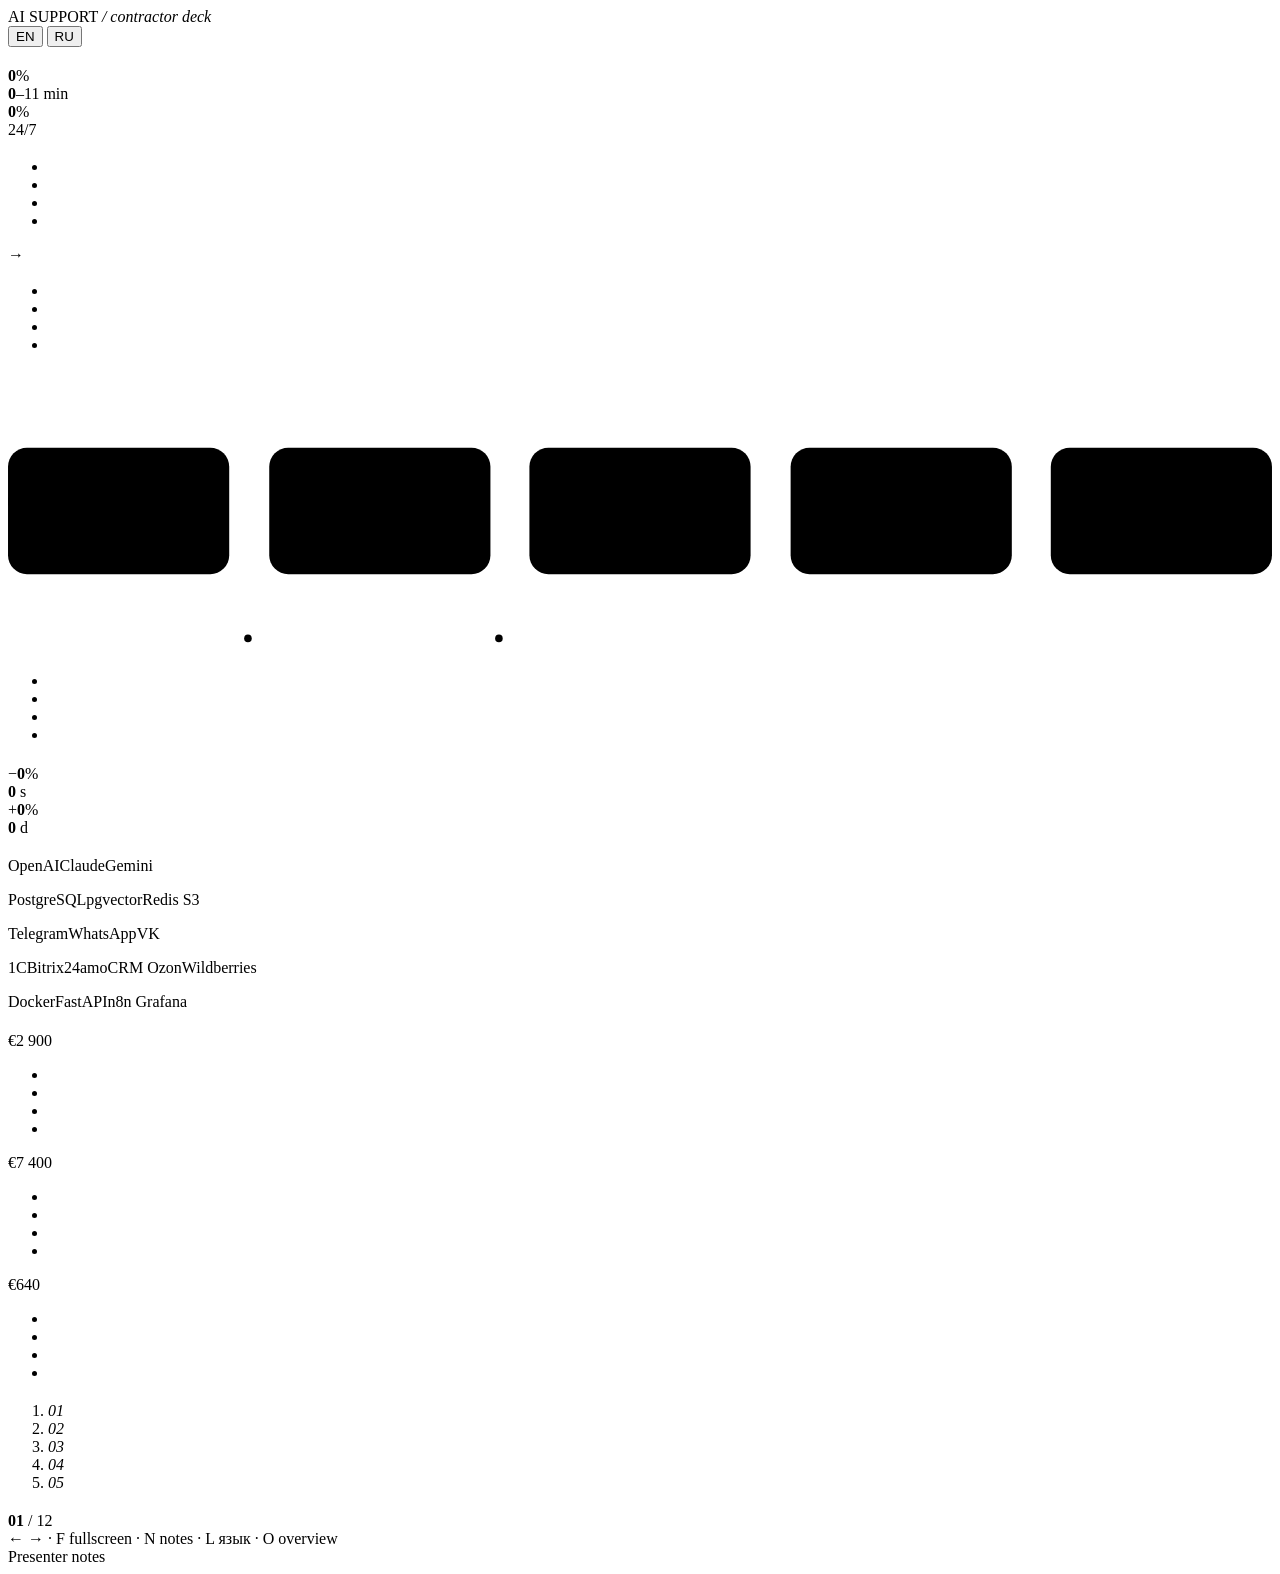
==== decks/chatbot.html @ 222b24db "Add two client decks: AI support assistant, and Ozon integration + ops dashboard Self-contained HTML" ====
<!doctype html>
<html lang="en" data-lang="en">
<head>
<meta charset="utf-8">
<meta name="viewport" content="width=device-width,initial-scale=1,viewport-fit=cover">
<title>AI Support Assistant — client deck</title>
<meta name="description" content="Contractor pitch deck: AI chat assistants for customer support.">
<link rel="stylesheet" href="assets/deck.css">
</head>
<body data-deck="chat">

<div class="aurora"><i></i><i></i><i></i></div>
<div class="grain"></div>
<div class="vignette"></div>

<header class="hud">
  <div class="brand"><span class="dot"></span>AI&nbsp;SUPPORT <em>/ contractor deck</em></div>
  <div class="lang" role="group" aria-label="Language">
    <button type="button" data-lang="en" aria-pressed="true">EN</button>
    <button type="button" data-lang="ru" aria-pressed="false">RU</button>
  </div>
</header>

<main class="stage">

  <!-- ============ 01 COVER ============ -->
  <section class="slide" data-title-en="Cover" data-title-ru="Титул">
    <div class="eyebrow reveal" style="--i:0" data-en="AI assistants · custom build" data-ru="AI-ассистенты · под ключ"></div>
    <h1>
      <span class="kin" style="--i:1"><span data-en="Answer in 3 seconds." data-ru="Ответ за 3 секунды."></span></span>
      <span class="kin" style="--i:2"><span class="grad" data-en="Not 3 hours." data-ru="Не за 3 часа."></span></span>
    </h1>
    <p class="reveal" style="--i:4;max-width:52ch"
       data-en="I build AI assistants that close the repetitive 70% of your customer conversations — and hand the remaining 30% to a human with the full context already attached."
       data-ru="Я строю AI-ассистентов, которые закрывают повторяющиеся 70% обращений клиентов — а остальные 30% передают человеку с полным контекстом диалога."></p>
    <div class="row reveal" style="--i:6;margin-top:.4em">
      <span class="chip" data-en="Telegram · WhatsApp · web" data-ru="Telegram · WhatsApp · веб"></span>
      <span class="chip" data-en="Runs on your data" data-ru="Работает на ваших данных"></span>
      <span class="chip" data-en="Fixed scope, fixed price" data-ru="Фиксированный объём и цена"></span>
    </div>
    <p class="small reveal" style="--i:8;margin-top:.9em"
       data-en="‹Your name› — AI &amp; integration contractor · hello@example.com · +7 000 000-00-00"
       data-ru="‹Ваше имя› — подрядчик по AI и интеграциям · hello@example.com · +7 000 000-00-00"></p>
    <aside class="notes"
      data-en="Open with the number, not with the technology. Most owners already suspect their support is a queue problem. Ask: how many identical questions did your team answer yesterday?"
      data-ru="Начните с цифры, а не с технологии. Владелец уже подозревает, что поддержка — это очередь. Спросите: сколько одинаковых вопросов команда закрыла вчера?"></aside>
  </section>

  <!-- ============ 02 THE QUEUE ============ -->
  <section class="slide" data-title-en="The queue is the product" data-title-ru="Очередь — это продукт">
    <div class="eyebrow reveal" style="--i:0" data-en="The real problem" data-ru="Настоящая проблема"></div>
    <h2>
      <span class="kin" style="--i:1"><span data-en="Your customers don't want support." data-ru="Клиенты не хотят поддержки."></span></span>
      <span class="kin" style="--i:2"><span class="grad" data-en="They want an answer." data-ru="Им нужен ответ."></span></span>
    </h2>
    <div class="grid g4" style="margin-top:.5em">
      <div class="card reveal" style="--i:4">
        <div class="stat"><div class="num"><b data-count="68">0</b>%</div>
        <div class="lbl" data-en="of incoming tickets are questions already answered in your own docs, site or FAQ." data-ru="входящих обращений — вопросы, на которые ответ уже есть в документации, на сайте или в FAQ."></div></div>
      </div>
      <div class="card reveal" style="--i:5">
        <div class="stat"><div class="num"><b data-count="4" data-suffix="">0</b>–11&nbsp;min</div>
        <div class="lbl" data-en="median first response in a typical small team, and it doubles outside working hours." data-ru="медианный первый ответ в небольшой команде. Ночью он удваивается."></div></div>
      </div>
      <div class="card reveal" style="--i:6">
        <div class="stat"><div class="num"><b data-count="34">0</b>%</div>
        <div class="lbl" data-en="are one question in disguise: where is my order, and when does it arrive." data-ru="— это один вопрос в маске: где мой заказ и когда он придёт."></div></div>
      </div>
      <div class="card reveal" style="--i:7">
        <div class="stat"><div class="num">24/7</div>
        <div class="lbl" data-en="the expectation. The queue does not keep office hours, but your team does." data-ru="ожидание клиента. Очередь не знает расписания, а команда знает."></div></div>
      </div>
    </div>
    <p class="small reveal" style="--i:9"
       data-en="Ranges from comparable small-business deployments; we replace them with your own numbers in the first audit."
       data-ru="Диапазоны по сопоставимым проектам малого бизнеса; на первом аудите заменим их вашими цифрами."></p>
    <aside class="notes"
      data-en="Say these are typical ranges, not a promise. Offer to measure the client's own top-50 questions in a two-hour session — that session is the sales wedge."
      data-ru="Скажите, что это типичные диапазоны, а не обещание. Предложите замерить топ-50 вопросов клиента за два часа — это и есть зацепка для продажи."></aside>
  </section>

  <!-- ============ 03 BEFORE / AFTER ============ -->
  <section class="slide" data-title-en="Before / after" data-title-ru="До / после">
    <div class="eyebrow reveal" style="--i:0" data-en="The shift" data-ru="Сдвиг"></div>
    <div class="compare">
      <div class="card reveal" style="--i:2">
        <div class="tag" data-en="Today" data-ru="Сегодня"></div>
        <h3 data-en="A queue that grows faster than the team." data-ru="Очередь растёт быстрее команды."></h3>
        <ul class="ticks">
          <li data-en="Same 60 answers retyped by hand." data-ru="Те же 60 ответов печатаются руками."></li>
          <li data-en="Peaks on Monday and after every campaign." data-ru="Пики в понедельник и после каждой кампании."></li>
          <li data-en="Hiring is the only lever, and it's expensive." data-ru="Единственный рычаг — найм, и он дорогой."></li>
          <li data-en="Nobody knows what was actually asked last month." data-ru="Никто не знает, что реально спрашивали в прошлом месяце."></li>
        </ul>
      </div>
      <div class="arrow reveal" style="--i:3">→</div>
      <div class="card reveal" style="--i:4;border-color:rgba(94,234,212,.35)">
        <div class="tag" data-en="With an assistant" data-ru="С ассистентом"></div>
        <h3 data-en="An answer in the first message, at any hour." data-ru="Ответ в первом же сообщении, в любое время."></h3>
        <ul class="ticks">
          <li data-en="Instant, sourced answers — with a link to the page." data-ru="Мгновенные ответы со ссылкой на источник."></li>
          <li data-en="Order status pulled live from your system." data-ru="Статус заказа — напрямую из вашей системы."></li>
          <li data-en="Complex cases routed to a human, context included." data-ru="Сложные случаи — человеку, с контекстом."></li>
          <li data-en="Every conversation becomes a report." data-ru="Каждый диалог превращается в отчёт."></li>
        </ul>
      </div>
    </div>
    <aside class="notes"
      data-en="This slide is the whole pitch in one image. Don't read the bullets — point at the arrow and ask which side their Monday looks like."
      data-ru="Этот слайд — вся продажа в одной картинке. Не читайте списки: покажите на стрелку и спросите, на какую сторону похож их понедельник."></aside>
  </section>

  <!-- ============ 04 WHAT I BUILD ============ -->
  <section class="slide" data-title-en="What I build" data-title-ru="Что я делаю">
    <div class="eyebrow reveal" style="--i:0" data-en="Scope" data-ru="Объём работ"></div>
    <h2><span class="kin" style="--i:1"><span data-en="Four things, working together." data-ru="Четыре вещи, которые работают вместе."></span></span></h2>
    <div class="grid g2" style="margin-top:.4em">
      <div class="card reveal" style="--i:3">
        <div class="tag" data-en="01 — Knowledge" data-ru="01 — Знания"></div>
        <h3 data-en="Answers from your own sources" data-ru="Ответы из ваших источников"></h3>
        <p data-en="Site, price lists, PDFs, internal wiki, past tickets. Retrieved per question, cited in the answer, refreshed on a schedule. No invented prices, ever."
           data-ru="Сайт, прайсы, PDF, внутренняя вики, прошлые обращения. Выборка под каждый вопрос, ссылка в ответе, обновление по расписанию. Никаких выдуманных цен."></p>
      </div>
      <div class="card reveal" style="--i:4">
        <div class="tag" data-en="02 — Actions" data-ru="02 — Действия"></div>
        <h3 data-en="It does things, not just talks" data-ru="Он действует, а не только говорит"></h3>
        <p data-en="Order status, delivery date, invoice, return, reschedule, callback. Every action is a controlled function call with permissions — never a free-form guess."
           data-ru="Статус заказа, дата доставки, счёт, возврат, перенос, обратный звонок. Каждое действие — контролируемый вызов функции с правами, а не догадка."></p>
      </div>
      <div class="card reveal" style="--i:5">
        <div class="tag" data-en="03 — Handoff" data-ru="03 — Передача"></div>
        <h3 data-en="A clean handover to a human" data-ru="Аккуратная передача человеку"></h3>
        <p data-en="Escalation rules you write. The operator receives the transcript, the customer's order, and a one-line summary of what was already tried."
           data-ru="Правила эскалации задаёте вы. Оператор получает переписку, заказ клиента и краткое резюме того, что уже сделано."></p>
      </div>
      <div class="card reveal" style="--i:6">
        <div class="tag" data-en="04 — Learning" data-ru="04 — Обучение"></div>
        <h3 data-en="The questions you didn't know you had" data-ru="Вопросы, о которых вы не знали"></h3>
        <p data-en="A weekly report: top intents, unanswered questions, drop-off points, cost per conversation. The assistant becomes a research tool for the product."
           data-ru="Еженедельный отчёт: топ-темы, вопросы без ответа, точки обрыва, стоимость диалога. Ассистент становится инструментом исследования продукта."></p>
      </div>
    </div>
    <aside class="notes"
      data-en="Clients fear two things: a bot that lies, and a bot that traps customers. 01 and 03 answer exactly those fears. Lead with them if the room is sceptical."
      data-ru="Клиент боится двух вещей: бот врёт и бот запирает клиента. Пункты 01 и 03 снимают ровно эти страхи. Если в комнате скепсис — начинайте с них."></aside>
  </section>

  <!-- ============ 05 ARCHITECTURE ============ -->
  <section class="slide" data-title-en="Architecture" data-title-ru="Архитектура">
    <div class="eyebrow reveal" style="--i:0" data-en="How it works" data-ru="Как это работает"></div>
    <h2><span class="kin" style="--i:1"><span data-en="One request, five controlled hops." data-ru="Один запрос — пять контролируемых шагов."></span></span></h2>

    <svg class="flow" viewBox="0 0 1200 260" role="img" aria-label="Assistant architecture">
      <defs>
        <linearGradient id="wireGrad" x1="0" y1="0" x2="1" y2="0">
          <stop offset="0" stop-color="#5eead4" stop-opacity=".25"/>
          <stop offset=".5" stop-color="#5eead4" stop-opacity="1"/>
          <stop offset="1" stop-color="#7c5cff" stop-opacity=".3"/>
        </linearGradient>
      </defs>

      <path id="w1" class="wire hot" pathLength="1" d="M210 130 H 248" style="--i:0"/>
      <path id="w2" class="wire hot" pathLength="1" d="M458 130 H 495" style="--i:1"/>
      <path id="w3" class="wire hot" pathLength="1" d="M705 130 H 743" style="--i:2"/>
      <path id="w4" class="wire hot" pathLength="1" d="M953 130 H 990" style="--i:3"/>

      <g class="node" style="--i:0">
        <rect class="box" x="0" y="70" width="210" height="120" rx="18"/>
        <text class="t-md" x="105" y="118" data-en="Channels" data-ru="Каналы"></text>
        <text class="t-sm" x="105" y="152" data-en="Telegram · WhatsApp" data-ru="Telegram · WhatsApp"></text>
      </g>
      <g class="node" style="--i:1">
        <rect class="box" x="248" y="70" width="210" height="120" rx="18"/>
        <text class="t-md" x="353" y="118" data-en="Gateway" data-ru="Шлюз"></text>
        <text class="t-sm" x="353" y="152" data-en="auth · limits" data-ru="доступ · лимиты"></text>
      </g>
      <g class="node" style="--i:2">
        <rect class="box cool" x="495" y="70" width="210" height="120" rx="18"/>
        <text class="t-md" x="600" y="118" data-en="Orchestrator" data-ru="Оркестратор"></text>
        <text class="t-sm" x="600" y="152" data-en="LLM + policy" data-ru="LLM + правила"></text>
      </g>
      <g class="node" style="--i:3">
        <rect class="box" x="743" y="70" width="210" height="120" rx="18"/>
        <text class="t-md" x="848" y="118" data-en="Retrieval" data-ru="Поиск"></text>
        <text class="t-sm" x="848" y="152" data-en="vectors · tools" data-ru="векторы · функции"></text>
      </g>
      <g class="node" style="--i:4">
        <rect class="box hot" x="990" y="70" width="210" height="120" rx="18"/>
        <text class="t-md" x="1095" y="118" data-en="Your systems" data-ru="Ваши системы"></text>
        <text class="t-sm" x="1095" y="152" data-en="CRM · 1C" data-ru="CRM · 1C"></text>
      </g>

      <circle class="packet" r="3.6" cx="0" cy="121">
        <animateMotion dur="2.6s" begin="0s" repeatCount="indefinite" rotate="auto"><mpath href="#w1"/></animateMotion>
      </circle>
      <circle class="packet" r="3.6" cx="0" cy="121">
        <animateMotion dur="2.6s" begin="0.65s" repeatCount="indefinite"><mpath href="#w2"/></animateMotion>
      </circle>
      <circle class="packet" r="3.6" cx="0" cy="121">
        <animateMotion dur="2.6s" begin="1.3s" repeatCount="indefinite"><mpath href="#w3"/></animateMotion>
      </circle>
      <circle class="packet" r="3.6" cx="0" cy="121">
        <animateMotion dur="2.6s" begin="1.95s" repeatCount="indefinite"><mpath href="#w4"/></animateMotion>
      </circle>
    </svg>

    <p class="small reveal" style="--i:9"
       data-en="Your data never trains a third-party model. Every hop is logged with the request, the source used and the answer given — that log is the audit trail."
       data-ru="Ваши данные не обучают сторонние модели. Каждый шаг пишется в лог: запрос, использованный источник и ответ. Этот лог — ваш аудит."></p>
    <aside class="notes"
      data-en="Keep this slide short. Non-technical buyers just need 'your data stays yours' and 'everything is logged'. Technical buyers will ask about the vector store — that's the real conversation."
      data-ru="Не задерживайтесь. Нетехническому заказчику достаточно «данные остаются вашими» и «всё логируется». Технический спросит про векторную БД — это и есть настоящий разговор."></aside>
  </section>

  <!-- ============ 06 LIVE DEMO ============ -->
  <section class="slide" data-title-en="Live demo" data-title-ru="Демо">
    <div class="split">
      <div>
        <div class="eyebrow reveal" style="--i:0" data-en="In practice" data-ru="На практике"></div>
        <h2><span class="kin" style="--i:1"><span data-en="One message." data-ru="Одно сообщение."></span></span>
            <span class="kin" style="--i:2"><span class="grad" data-en="Order, date, answer." data-ru="Заказ, дата, ответ."></span></span></h2>
        <ul class="ticks reveal" style="--i:5;margin-top:.6em">
          <li data-en="Recognised the order number inside free text." data-ru="Распознал номер заказа в свободном тексте."></li>
          <li data-en="Called the order system — not the FAQ." data-ru="Обратился к системе заказов, а не к FAQ."></li>
          <li data-en="Offered the next action without being asked." data-ru="Предложил следующее действие сам."></li>
          <li data-en="Never promised a date it could not verify." data-ru="Не назвал дату, которую не смог проверить."></li>
        </ul>
      </div>

      <div class="chat">
        <div class="chat-hd"><span class="live"></span><b data-en="Support · replies instantly" data-ru="Поддержка · отвечает сразу"></b></div>
        <div class="chat-bd">
          <div class="msg them" style="--i:0">
            <p style="margin:0" data-en="hi, where is my order 4812? ordered tuesday" data-ru="здравствуйте, где мой заказ 4812? заказывал во вторник"></p>
          </div>
          <div class="msg me" style="--i:1">
            <p style="margin:0" data-en="Order #4812 left the warehouse today at 09:41. Courier delivery to Moscow, tomorrow 10:00–14:00. Tracking: RU842…  Want the link?" data-ru="Заказ №4812 покинул склад сегодня в 09:41. Курьер по Москве, завтра 10:00–14:00. Трек: RU842… Прислать ссылку?"></p>
          </div>
          <div class="msg them" style="--i:2">
            <p style="margin:0" data-en="can you change it to pickup point?" data-ru="а можно на пункт выдачи?"></p>
          </div>
          <div class="msg me alt" style="--i:3">
            <p style="margin:0" data-en="Yes — until 18:00 today. Three points within 2 km of your address. Pick one and I'll switch it. Order stays on schedule." data-ru="Да — до 18:00 сегодня. Три пункта в 2 км от вашего адреса. Выберите — и я переоформлю. Срок доставки не изменится."></p>
          </div>
        </div>
        <div class="chat-inp">
          <span data-en="Type a message…" data-ru="Напишите сообщение…"></span><i></i>
        </div>
      </div>
    </div>
    <aside class="notes"
      data-en="If you have a working demo, replace this mock and open the real one here. A live bot answering a stranger's question beats any slide."
      data-ru="Если есть рабочий демо-бот — замените этот макет и откройте настоящий. Живой бот, отвечающий на вопрос из зала, сильнее любого слайда."></aside>
  </section>

  <!-- ============ 07 GUARDRAILS ============ -->
  <section class="slide" data-title-en="Guardrails" data-title-ru="Контроли">
    <div class="eyebrow reveal" style="--i:0" data-en="Why this is safe to ship" data-ru="Почему это безопасно"></div>
    <h2><span class="kin" style="--i:1"><span data-en="The boring parts are the product." data-ru="Скучные детали — и есть продукт."></span></span></h2>
    <div class="grid g3" style="margin-top:.4em">
      <div class="card reveal" style="--i:3"><h4 data-en="No invented facts" data-ru="Никаких выдумок"></h4>
        <p data-en="Answers are grounded in retrieved sources. If the source is missing, the assistant says so and escalates." data-ru="Ответы опираются на найденные источники. Нет источника — ассистент говорит об этом и передаёт человеку."></p></div>
      <div class="card reveal" style="--i:4"><h4 data-en="Permissions per action" data-ru="Права на каждое действие"></h4>
        <p data-en="Read-only by default. Refunds, discounts and cancellations need an explicit rule you approve." data-ru="По умолчанию только чтение. Возвраты, скидки и отмены — по вашему явному правилу."></p></div>
      <div class="card reveal" style="--i:5"><h4 data-en="Personal data stays in" data-ru="Персональные данные внутри"></h4>
        <p data-en="Phone numbers, addresses and card fragments are redacted before the model sees them." data-ru="Телефоны, адреса и фрагменты карт скрываются до передачи в модель."></p></div>
      <div class="card reveal" style="--i:6"><h4 data-en="Hard escalation path" data-ru="Жёсткая эскалация"></h4>
        <p data-en="Anger, legal words, three failed attempts — straight to a human, with the transcript." data-ru="Гнев, юридические темы, три неудачные попытки — сразу человеку, вместе с перепиской."></p></div>
      <div class="card reveal" style="--i:7"><h4 data-en="Cost ceiling" data-ru="Потолок расходов"></h4>
        <p data-en="Per-conversation and per-month budget caps. The assistant degrades to a form before it overspends." data-ru="Лимиты на диалог и на месяц. При превышении ассистент переходит в режим формы."></p></div>
      <div class="card reveal" style="--i:8"><h4 data-en="Full audit log" data-ru="Полный аудит"></h4>
        <p data-en="Every answer traceable to a source and a model version. Replay any conversation." data-ru="Каждый ответ связан с источником и версией модели. Любой диалог можно воспроизвести."></p></div>
    </div>
    <aside class="notes"
      data-en="This is the slide that closes deals with cautious buyers. Say plainly: the model never invents a price, and it never acts without a rule you signed off."
      data-ru="Этот слайд закрывает сделки с осторожными заказчиками. Скажите прямо: модель не выдумывает цены и не действует без согласованного правила."></aside>
  </section>

  <!-- ============ 08 NUMBERS ============ -->
  <section class="slide" data-title-en="Typical results" data-title-ru="Типичный результат">
    <div class="eyebrow reveal" style="--i:0" data-en="What changes" data-ru="Что меняется"></div>
    <h2><span class="kin" style="--i:1"><span data-en="Measured in weeks, not quarters." data-ru="Измеряется неделями, не кварталами."></span></span></h2>
    <div class="grid g4" style="margin-top:.6em">
      <div class="card reveal" style="--i:3"><div class="stat">
        <div class="num">−<b data-count="62">0</b>%</div>
        <div class="lbl" data-en="ticket volume reaching a human, after four weeks of tuning on real conversations." data-ru="обращений доходит до человека после четырёх недель настройки на реальных диалогах."></div></div></div>
      <div class="card reveal" style="--i:4"><div class="stat">
        <div class="num"><b data-count="3">0</b>&nbsp;s</div>
        <div class="lbl" data-en="median first response, including nights, weekends and campaign spikes." data-ru="медианный первый ответ, включая ночи, выходные и пики кампаний."></div></div></div>
      <div class="card reveal" style="--i:5"><div class="stat">
        <div class="num">+<b data-count="18">0</b>%</div>
        <div class="lbl" data-en="pre-sale conversion when the first question is answered before the customer leaves." data-ru="конверсия в продажу, когда первый вопрос закрыт до ухода клиента."></div></div></div>
      <div class="card reveal" style="--i:6"><div class="stat">
        <div class="num"><b data-count="11">0</b>&nbsp;d</div>
        <div class="lbl" data-en="to a working pilot on your real questions — then you decide whether to scale." data-ru="до рабочего пилота на ваших реальных вопросах. Дальше решаете вы."></div></div></div>
    </div>
    <p class="small reveal" style="--i:8"
       data-en="Typical ranges from comparable deployments, not a guarantee. Your audit replaces them with a baseline measured on your own traffic."
       data-ru="Типичные диапазоны по сопоставимым проектам, не гарантия. Аудит заменит их базовой линией на вашем трафике."></p>
    <aside class="notes"
      data-en="Never promise these numbers. Say: 'this is what usually happens; here's how we'd measure yours in week one.' That sentence protects you and builds trust."
      data-ru="Никогда не обещайте эти цифры. Скажите: «обычно происходит так; на первой неделе замерим ваши». Эта фраза защищает вас и вызывает доверие."></aside>
  </section>

  <!-- ============ 09 STACK ============ -->
  <section class="slide" data-title-en="Stack" data-title-ru="Стек">
    <div class="eyebrow reveal" style="--i:0" data-en="Built on" data-ru="На чём построено"></div>
    <h2><span class="kin" style="--i:1"><span data-en="Nothing exotic. Nothing you can't leave." data-ru="Ничего экзотического. Всё можно забрать."></span></span></h2>
    <div class="grid g3" style="margin-top:.5em">
      <div class="card reveal" style="--i:3"><div class="tag" data-en="Models" data-ru="Модели"></div>
        <div class="chips" style="margin-top:.6em">
          <span class="chip">OpenAI</span><span class="chip">Claude</span><span class="chip">Gemini</span>
          <span class="chip" data-en="self-hosted" data-ru="self-hosted"></span>
        </div>
        <p style="margin-top:.7em" data-en="Provider-agnostic. A model swap is a config change, not a rewrite." data-ru="Не привязано к провайдеру. Смена модели — правка конфига, не переписывание."></p></div>
      <div class="card reveal" style="--i:4"><div class="tag" data-en="Data" data-ru="Данные"></div>
        <div class="chips" style="margin-top:.6em">
          <span class="chip">PostgreSQL</span><span class="chip">pgvector</span><span class="chip">Redis</span>
          <span class="chip">S3</span>
        </div>
        <p style="margin-top:.7em" data-en="Runs in your cloud or on your server. Your embeddings stay with you." data-ru="Работает в вашем облаке или на вашем сервере. Эмбеддинги остаются у вас."></p></div>
      <div class="card reveal" style="--i:5"><div class="tag" data-en="Channels" data-ru="Каналы"></div>
        <div class="chips" style="margin-top:.6em">
          <span class="chip">Telegram</span><span class="chip">WhatsApp</span><span class="chip">VK</span>
          <span class="chip" data-en="web widget" data-ru="веб-виджет"></span>
        </div>
        <p style="margin-top:.7em" data-en="One brain, many doors. Add a channel in days, not months." data-ru="Один «мозг», много входов. Новый канал — дни, а не месяцы."></p></div>
      <div class="card reveal" style="--i:6"><div class="tag" data-en="Business systems" data-ru="Бизнес-системы"></div>
        <div class="chips" style="margin-top:.6em">
          <span class="chip">1C</span><span class="chip">Bitrix24</span><span class="chip">amoCRM</span>
          <span class="chip">Ozon</span><span class="chip">Wildberries</span>
        </div>
        <p style="margin-top:.7em" data-en="Order, stock and customer lookups through documented APIs." data-ru="Заказы, остатки и клиенты — через документированные API."></p></div>
      <div class="card reveal" style="--i:7"><div class="tag" data-en="Delivery" data-ru="Поставка"></div>
        <div class="chips" style="margin-top:.6em">
          <span class="chip">Docker</span><span class="chip">FastAPI</span><span class="chip">n8n</span>
          <span class="chip">Grafana</span>
        </div>
        <p style="margin-top:.7em" data-en="Containerised, one-command deploy, dashboards for cost and quality." data-ru="В контейнерах, деплой одной командой, дашборды по стоимости и качеству."></p></div>
      <div class="card reveal" style="--i:8"><div class="tag" data-en="Handover" data-ru="Передача"></div>
        <h4 style="margin-top:.5em" data-en="You own everything." data-ru="Всё принадлежит вам."></h4>
        <p data-en="Repository, prompts, data, infrastructure. Documented, and I walk your team through it." data-ru="Репозиторий, промпты, данные, инфраструктура. С документацией и передачей команде."></p></div>
    </div>
    <aside class="notes"
      data-en="Say the last card out loud. 'You own everything' removes the biggest contractor objection: dependency."
      data-ru="Произнесите последнюю карточку вслух. «Всё принадлежит вам» снимает главное возражение против подрядчика — зависимость."></aside>
  </section>

  <!-- ============ 10 PACKAGES ============ -->
  <section class="slide" data-title-en="Packages" data-title-ru="Пакеты">
    <div class="eyebrow reveal" style="--i:0" data-en="Engagement" data-ru="Форматы работы"></div>
    <h2><span class="kin" style="--i:1"><span data-en="Start small. Prove it. Then scale." data-ru="Начать с малого. Доказать. Масштабировать."></span></span></h2>
    <div class="tiers" style="margin-top:.5em">
      <div class="tier reveal" style="--i:3">
        <div class="kicker" data-en="Pilot" data-ru="Пилот"></div>
        <div class="price">€2 900<em data-en="fixed" data-ru="фикс"></em></div>
        <ul>
          <li data-en="2 weeks, one channel, top-50 questions" data-ru="2 недели, один канал, топ-50 вопросов"></li>
          <li data-en="Answers grounded in your documents" data-ru="Ответы по вашим документам"></li>
          <li data-en="Escalation to your existing support" data-ru="Эскалация в текущую поддержку"></li>
          <li data-en="Measured baseline + report" data-ru="Замеренная база + отчёт"></li>
        </ul>
      </div>
      <div class="tier feature reveal" style="--i:4">
        <div class="kicker" data-en="Most chosen" data-ru="Выбирают чаще"></div>
        <div class="kicker" style="color:var(--txt);letter-spacing:.14em" data-en="Production" data-ru="Продакшн"></div>
        <div class="price">€7 400<em data-en="from" data-ru="от"></em></div>
        <ul>
          <li data-en="4–6 weeks, all channels" data-ru="4–6 недель, все каналы"></li>
          <li data-en="Live actions in CRM / 1C / orders" data-ru="Живые действия в CRM / 1C / заказах"></li>
          <li data-en="Full guardrails, audit log, dashboards" data-ru="Полные контроли, аудит, дашборды"></li>
          <li data-en="Team training + handover" data-ru="Обучение команды + передача"></li>
        </ul>
      </div>
      <div class="tier reveal" style="--i:5">
        <div class="kicker" data-en="Care" data-ru="Сопровождение"></div>
        <div class="price">€640<em data-en="/ month" data-ru="/ мес"></em></div>
        <ul>
          <li data-en="Monitoring, cost control, model updates" data-ru="Мониторинг, контроль расходов, обновления моделей"></li>
          <li data-en="Monthly quality review on real transcripts" data-ru="Ежемесячный разбор качества по реальным диалогам"></li>
          <li data-en="New intents and sources added" data-ru="Новые темы и источники"></li>
          <li data-en="Response time: next business day" data-ru="Реакция: следующий рабочий день"></li>
        </ul>
      </div>
    </div>
    <p class="small reveal" style="--i:7"
       data-en="Model and infrastructure usage is billed at cost, shown monthly. No lock-in: cancel Care any month."
       data-ru="Расход на модель и инфраструктуру — по себестоимости, отчёт ежемесячно. Без привязки: от Care можно отказаться в любой месяц."></p>
    <aside class="notes"
      data-en="Anchor on Production, sell the Pilot. The Pilot exists so a nervous buyer can say yes without a committee."
      data-ru="Опорная цена — Production, продаём Pilot. Пилот нужен, чтобы осторожный заказчик сказал «да» без согласований."></aside>
  </section>

  <!-- ============ 11 PROCESS ============ -->
  <section class="slide" data-title-en="Process" data-title-ru="Процесс">
    <div class="eyebrow reveal" style="--i:0" data-en="How we work" data-ru="Как мы работаем"></div>
    <h2><span class="kin" style="--i:1"><span data-en="Five steps. You see something every week." data-ru="Пять шагов. Каждую неделю — результат."></span></span></h2>
    <ol class="steps" style="margin-top:.7em">
      <li class="reveal" style="--i:3"><i>01</i>
        <b data-en="Audit" data-ru="Аудит"></b>
        <span data-en="2–3 days. Real transcripts, top intents, the honest baseline." data-ru="2–3 дня. Реальные диалоги, топ-темы, честная база."></span></li>
      <li class="reveal" style="--i:4"><i>02</i>
        <b data-en="Design" data-ru="Проект"></b>
        <span data-en="Scope, escalation rules, data sources, success metrics — signed off." data-ru="Объём, правила эскалации, источники, метрики — согласованы."></span></li>
      <li class="reveal" style="--i:5"><i>03</i>
        <b data-en="Build" data-ru="Сборка"></b>
        <span data-en="Weekly demo on your data. Nothing hidden until launch." data-ru="Демо каждую неделю на ваших данных. Ничего не прячем до запуска."></span></li>
      <li class="reveal" style="--i:6"><i>04</i>
        <b data-en="Tune" data-ru="Настройка"></b>
        <span data-en="Two weeks on live traffic: fix intents, tighten answers." data-ru="Две недели на живом трафике: правим темы, уточняем ответы."></span></li>
      <li class="reveal" style="--i:7"><i>05</i>
        <b data-en="Handover" data-ru="Передача"></b>
        <span data-en="Docs, training, repository. Or stay on Care." data-ru="Документация, обучение, репозиторий. Или остаёмся на Care."></span></li>
    </ol>
    <aside class="notes"
      data-en="The weekly demo is the trust mechanism. Say it explicitly — it's the opposite of how agencies usually work."
      data-ru="Еженедельное демо — механизм доверия. Скажите это прямо: так работают наоборот от обычных агентств."></aside>
  </section>

  <!-- ============ 12 CTA ============ -->
  <section class="slide" data-title-en="Next step" data-title-ru="Следующий шаг">
    <div class="eyebrow reveal" style="--i:0" data-en="Next step" data-ru="Следующий шаг"></div>
    <h1>
      <span class="kin" style="--i:1"><span data-en="Send me your last" data-ru="Пришлите мне последние"></span></span>
      <span class="kin" style="--i:2"><span data-en="50 conversations." data-ru="50 диалогов."></span></span>
      <span class="kin" style="--i:3"><span class="grad" data-en="I'll show you the 70%." data-ru="Я покажу вам те 70%."></span></span>
    </h1>
    <p class="reveal" style="--i:5;max-width:50ch"
       data-en="Two hours of my time, no charge. You get a map of what an assistant would close, what it would escalate, and what it would save. Then you decide."
       data-ru="Два часа моего времени бесплатно. Вы получите карту: что ассистент закроет, что передаст человеку и сколько это сэкономит. Дальше решаете вы."></p>
    <div class="callout reveal" style="--i:7;margin-top:.5em"
       data-en="‹Your name› · hello@example.com · Telegram @yourhandle · +7 000 000-00-00"
       data-ru="‹Ваше имя› · hello@example.com · Telegram @yourhandle · +7 000 000-00-00"></div>
    <aside class="notes"
      data-en="Close on the free audit, not on the deck. Ask for the conversations right there, in the meeting."
      data-ru="Закрывайте на бесплатном аудите, а не на презентации. Попросите диалоги прямо на встрече."></aside>
  </section>

</main>

<footer class="bar">
  <div class="rail"><div class="fill"></div></div>
  <div class="count"><b>01</b> <span>/ 12</span></div>
  <div class="hint">← → · F fullscreen · N notes · L язык · O overview</div>
</footer>

<div class="notesbar"><div class="nt">Presenter notes</div><div class="nb"></div></div>
<div class="overview"></div>

<script src="assets/deck.js"></script>
</body>
</html>
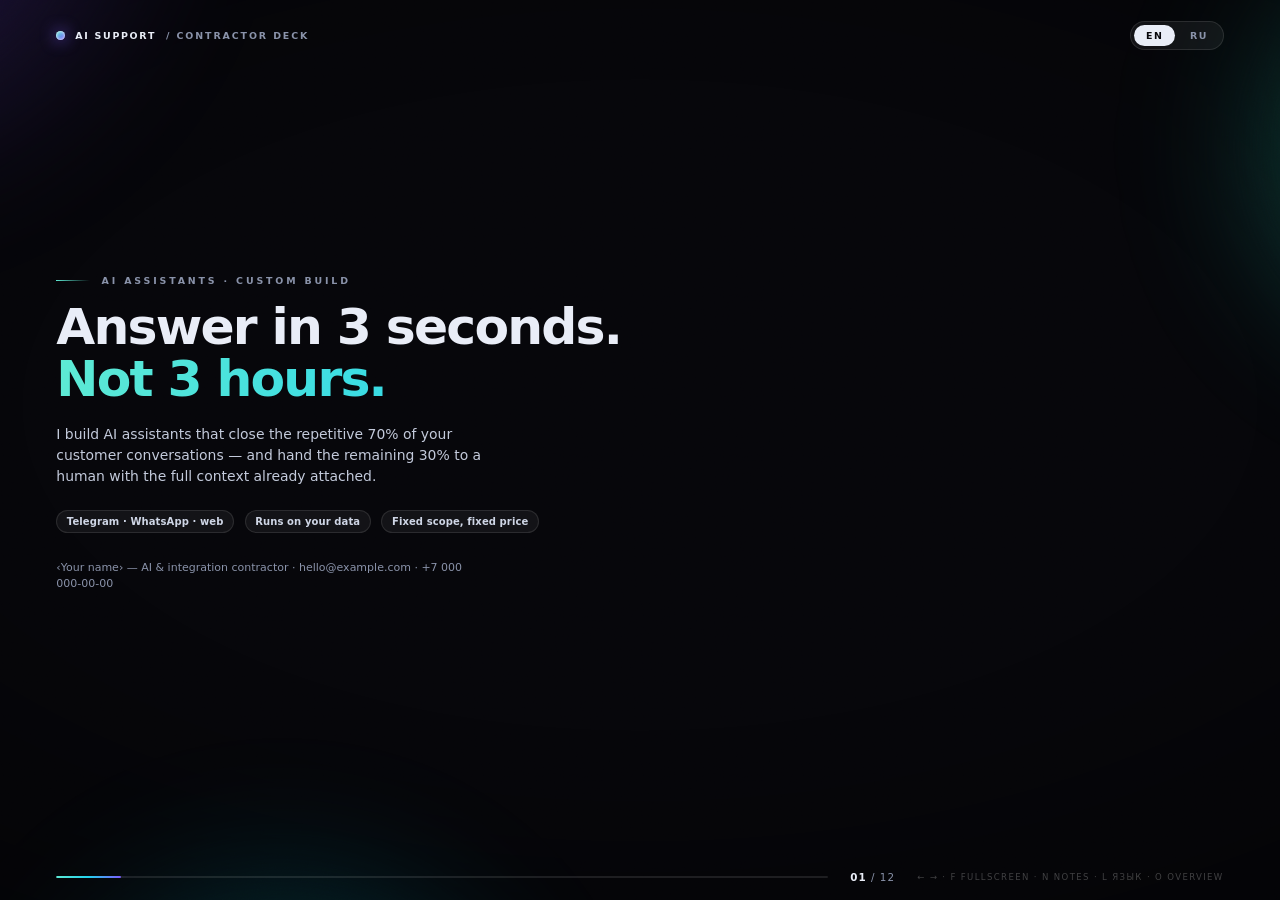
==== commit fcef43be: "Move deck assets out of ignored assets/ into decks/src/ .gitignore excludes any directory named asse" ====
--- a/decks/chatbot.html
+++ b/decks/chatbot.html
@@ -5,7 +5,7 @@
 <meta name="viewport" content="width=device-width,initial-scale=1,viewport-fit=cover">
 <title>AI Support Assistant — client deck</title>
 <meta name="description" content="Contractor pitch deck: AI chat assistants for customer support.">
-<link rel="stylesheet" href="assets/deck.css">
+<link rel="stylesheet" href="src/deck.css">
 </head>
 <body data-deck="chat">
 
@@ -447,6 +447,6 @@
 <div class="notesbar"><div class="nt">Presenter notes</div><div class="nb"></div></div>
 <div class="overview"></div>
 
-<script src="assets/deck.js"></script>
+<script src="src/deck.js"></script>
 </body>
 </html>
--- a/decks/src/deck.css
+++ b/decks/src/deck.css
@@ -0,0 +1,451 @@
+/* ============================================================
+   deck.css — shared motion design system for client decks
+   Two skins: body[data-deck="chat"] and body[data-deck="ozon"]
+   No external fonts, no CDN: renders identically offline,
+   on a phone, and inside headless Chromium on CI.
+   ============================================================ */
+
+*,*::before,*::after{box-sizing:border-box}
+
+:root{
+  --bg:#06060a;
+  --txt:#e9edf7;
+  --dim:#8a93aa;
+  --line:rgba(255,255,255,.10);
+  --panel:rgba(255,255,255,.045);
+  --pad:clamp(22px,4.4vw,86px);
+  --r:20px;
+  --ease:cubic-bezier(.16,1,.3,1);
+  --a1:#5eead4; --a2:#7c5cff; --a3:#22d3ee;
+}
+
+/* Ozon skin: brand blue, hot pink, cyan */
+body[data-deck="ozon"]{
+  --a1:#3d8bff; --a2:#ff2d78; --a3:#005bff;
+}
+
+html,body{
+  margin:0;height:100%;overflow:hidden;
+  background:var(--bg);color:var(--txt);
+  font-family:ui-sans-serif,-apple-system,"Segoe UI",Roboto,Inter,system-ui,"Helvetica Neue",Arial,sans-serif;
+  -webkit-font-smoothing:antialiased;
+  text-rendering:optimizeLegibility;
+}
+
+/* ---------- background field ---------- */
+.aurora{position:fixed;inset:-25%;z-index:0;pointer-events:none;
+  filter:blur(70px) saturate(150%);opacity:.5}
+.aurora i{position:absolute;display:block;border-radius:50%;mix-blend-mode:screen}
+.aurora i:nth-child(1){width:54vmax;height:54vmax;left:-10vmax;top:-16vmax;
+  background:radial-gradient(circle at 42% 42%,var(--a2),transparent 62%);
+  animation:drift1 24s ease-in-out infinite alternate}
+.aurora i:nth-child(2){width:46vmax;height:46vmax;right:-12vmax;top:6vmax;
+  background:radial-gradient(circle at 50% 50%,var(--a1),transparent 60%);
+  animation:drift2 30s ease-in-out infinite alternate}
+.aurora i:nth-child(3){width:50vmax;height:50vmax;left:22vmax;bottom:-24vmax;
+  background:radial-gradient(circle at 50% 50%,var(--a3),transparent 62%);
+  animation:drift3 27s ease-in-out infinite alternate}
+@keyframes drift1{from{transform:translate3d(0,0,0) scale(1)}to{transform:translate3d(9vmax,7vmax,0) scale(1.2)}}
+@keyframes drift2{from{transform:translate3d(0,0,0) scale(1.1)}to{transform:translate3d(-8vmax,9vmax,0) scale(.92)}}
+@keyframes drift3{from{transform:translate3d(0,0,0) scale(.95)}to{transform:translate3d(6vmax,-8vmax,0) scale(1.15)}}
+
+.grain{position:fixed;inset:0;z-index:1;pointer-events:none;opacity:.14;
+  mix-blend-mode:overlay;
+  background-image:url("data:image/svg+xml,%3Csvg xmlns='http://www.w3.org/2000/svg' width='160' height='160'%3E%3Cfilter id='n'%3E%3CfeTurbulence type='fractalNoise' baseFrequency='.85' numOctaves='3' stitchTiles='stitch'/%3E%3C/filter%3E%3Crect width='100%25' height='100%25' filter='url(%23n)'/%3E%3C/svg%3E")}
+
+.vignette{position:fixed;inset:0;z-index:1;pointer-events:none;
+  background:radial-gradient(120% 90% at 50% 45%,transparent 40%,rgba(0,0,0,.62) 100%)}
+
+/* ---------- HUD ---------- */
+.hud{position:fixed;top:0;left:0;right:0;z-index:6;
+  display:flex;align-items:center;justify-content:space-between;gap:16px;
+  padding:clamp(13px,2.3vh,26px) var(--pad);
+  font-size:clamp(9px,1.05vmin,12px);font-weight:700;
+  letter-spacing:.2em;text-transform:uppercase;color:var(--dim)}
+.brand{display:flex;align-items:center;gap:10px;color:var(--txt);letter-spacing:.18em}
+.brand .dot{width:9px;height:9px;border-radius:50%;flex:none;
+  background:linear-gradient(140deg,var(--a1),var(--a2));
+  box-shadow:0 0 16px var(--a2),0 0 3px #fff inset}
+.brand em{font-style:normal;color:var(--dim);letter-spacing:.2em}
+
+.lang{display:flex;gap:3px;padding:3px;border-radius:999px;
+  background:rgba(255,255,255,.055);border:1px solid var(--line);flex:none}
+.lang button{border:0;background:transparent;color:var(--dim);font:inherit;
+  letter-spacing:.14em;padding:5px 12px;border-radius:999px;cursor:pointer;
+  transition:background .25s,color .25s}
+.lang button[aria-pressed="true"]{background:var(--txt);color:#07070b}
+.lang button:hover{color:var(--txt)}
+.lang button[aria-pressed="true"]:hover{color:#07070b}
+
+/* ---------- stage ---------- */
+.stage{position:fixed;inset:0;z-index:2}
+
+.slide{
+  position:absolute;inset:0;
+  padding:clamp(54px,7.4vh,104px) var(--pad) clamp(88px,11vh,148px);
+  display:flex;flex-direction:column;justify-content:safe center;
+  gap:clamp(12px,1.9vh,26px);
+  opacity:0;transform:translateY(2.4vh) scale(.986);
+  transition:opacity .5s var(--ease),transform .72s var(--ease);
+  pointer-events:none;overflow:auto;scrollbar-width:none;
+  will-change:opacity,transform;
+}
+.slide::-webkit-scrollbar{display:none}
+.slide.on{opacity:1;transform:none;pointer-events:auto}
+.slide.past{transform:translateY(-2.4vh) scale(.986)}
+
+/* ---------- reveal choreography ---------- */
+.reveal{opacity:0;transform:translateY(2.6vh);
+  transition:opacity .68s var(--ease),transform .82s var(--ease);
+  transition-delay:calc(var(--i,0) * 62ms + 110ms)}
+.slide.on .reveal{opacity:1;transform:none}
+
+.kin{display:block;overflow:hidden;padding-bottom:.06em}
+.kin > span{display:block;transform:translateY(108%);
+  transition:transform .95s var(--ease);
+  transition-delay:calc(var(--i,0) * 95ms + 130ms)}
+.slide.on .kin > span{transform:none}
+
+/* ---------- type ---------- */
+h1,h2,h3,h4,p,ul,ol{margin:0}
+h1{font-size:clamp(30px,5.6vmin,80px);line-height:.97;font-weight:850;
+  letter-spacing:-.036em;text-wrap:balance}
+h2{font-size:clamp(23px,3.5vmin,50px);line-height:1.03;font-weight:800;
+  letter-spacing:-.03em;text-wrap:balance}
+h3{font-size:clamp(15px,1.75vmin,22px);line-height:1.22;font-weight:750;
+  letter-spacing:-.015em}
+h4{font-size:clamp(12px,1.35vmin,16px);font-weight:750;letter-spacing:.02em}
+p{font-size:clamp(13px,1.55vmin,19px);line-height:1.5;color:#c3cadb;max-width:62ch}
+.small{font-size:clamp(11px,1.2vmin,14px);color:var(--dim);line-height:1.45}
+.eyebrow{font-size:clamp(9px,1.05vmin,13px);font-weight:800;letter-spacing:.3em;
+  text-transform:uppercase;color:var(--dim);display:flex;align-items:center;gap:12px}
+.eyebrow::before{content:"";width:clamp(18px,2.6vw,42px);height:1px;flex:none;
+  background:linear-gradient(90deg,var(--a1),transparent)}
+.grad{background:linear-gradient(102deg,var(--a1) 0%,var(--a3) 46%,var(--a2) 100%);
+  -webkit-background-clip:text;background-clip:text;color:transparent}
+.outline{-webkit-text-stroke:1.4px rgba(255,255,255,.5);color:transparent}
+.mono{font-family:ui-monospace,SFMono-Regular,Menlo,Consolas,monospace;
+  letter-spacing:0}
+
+/* ---------- layout ---------- */
+.grid{display:grid;gap:clamp(9px,1.35vmin,18px)}
+.g2{grid-template-columns:repeat(2,minmax(0,1fr))}
+.g3{grid-template-columns:repeat(3,minmax(0,1fr))}
+.g4{grid-template-columns:repeat(4,minmax(0,1fr))}
+.split{display:grid;grid-template-columns:1.05fr .95fr;gap:clamp(16px,3.4vw,64px);
+  align-items:center}
+.row{display:flex;align-items:center;gap:clamp(8px,1.2vmin,14px);flex-wrap:wrap}
+.spacer{flex:1}
+
+/* ---------- cards ---------- */
+.card{position:relative;padding:clamp(13px,1.9vmin,26px);border-radius:var(--r);
+  background:linear-gradient(180deg,rgba(255,255,255,.062),rgba(255,255,255,.016));
+  border:1px solid var(--line);overflow:hidden;isolation:isolate;
+  -webkit-backdrop-filter:blur(14px);backdrop-filter:blur(14px)}
+.card::after{content:"";position:absolute;inset:0;z-index:-1;pointer-events:none;
+  background:radial-gradient(130% 90% at 100% 0,color-mix(in oklab,var(--a2) 26%,transparent),transparent 62%);
+  opacity:.85}
+.card > * + *{margin-top:.55em}
+.tag{display:block;font-size:clamp(9px,.98vmin,12px);font-weight:800;letter-spacing:.22em;
+  text-transform:uppercase;color:var(--a1)}
+.card .tag{margin-bottom:0}
+.card p{font-size:clamp(11px,1.24vmin,15px);color:#aeb6c9;line-height:1.45}
+
+/* ---------- stats ---------- */
+.stat{display:flex;flex-direction:column;gap:.25em}
+.stat .num{font-size:clamp(26px,4.4vmin,64px);font-weight:850;line-height:1;
+  letter-spacing:-.045em;font-variant-numeric:tabular-nums;
+  background:linear-gradient(160deg,#fff 25%,var(--a1) 130%);
+  -webkit-background-clip:text;background-clip:text;color:transparent}
+.stat .lbl{font-size:clamp(10px,1.12vmin,13px);color:var(--dim);line-height:1.35;
+  letter-spacing:.02em}
+
+/* ---------- chips ---------- */
+.chips{display:flex;flex-wrap:wrap;gap:clamp(6px,.9vmin,10px)}
+.chip{font-size:clamp(10px,1.1vmin,13px);font-weight:650;letter-spacing:.01em;
+  padding:.5em .95em;border-radius:999px;color:#cfd6e6;
+  background:rgba(255,255,255,.05);border:1px solid var(--line);
+  transition:transform .3s var(--ease),border-color .3s,color .3s}
+.chip:hover{transform:translateY(-2px);border-color:color-mix(in oklab,var(--a1) 55%,transparent);color:#fff}
+
+/* ---------- ticks ---------- */
+ul.ticks{list-style:none;padding:0;display:grid;gap:.55em}
+ul.ticks li{position:relative;padding-left:1.55em;font-size:clamp(11px,1.24vmin,15px);
+  line-height:1.42;color:#b6bece}
+ul.ticks li::before{content:"";position:absolute;left:0;top:.5em;
+  width:.5em;height:.5em;border-radius:2px;transform:rotate(45deg);
+  background:linear-gradient(135deg,var(--a1),var(--a2));
+  box-shadow:0 0 10px color-mix(in oklab,var(--a2) 60%,transparent)}
+
+/* ---------- chat mock ---------- */
+.chat{border-radius:24px;border:1px solid var(--line);overflow:hidden;
+  background:linear-gradient(180deg,rgba(18,21,33,.92),rgba(9,10,16,.94));
+  box-shadow:0 40px 90px -40px rgba(0,0,0,.9),0 0 0 1px rgba(255,255,255,.03);
+  max-width:min(560px,100%);margin-inline:auto;width:100%}
+.chat-hd{display:flex;align-items:center;gap:9px;padding:.85em 1.1em;
+  border-bottom:1px solid var(--line);font-size:clamp(10px,1.1vmin,13px);
+  font-weight:700;letter-spacing:.06em;color:#dfe5f2;
+  background:rgba(255,255,255,.035)}
+.chat-hd .live{width:7px;height:7px;border-radius:50%;background:var(--a1);
+  box-shadow:0 0 10px var(--a1);animation:pulse 1.9s ease-in-out infinite}
+@keyframes pulse{0%,100%{opacity:1;transform:scale(1)}50%{opacity:.45;transform:scale(.8)}}
+.chat-bd{padding:clamp(12px,2vmin,22px);display:flex;flex-direction:column;
+  gap:clamp(8px,1.3vmin,14px);min-height:clamp(190px,30vh,300px)}
+.msg{max-width:84%;padding:.72em .95em;border-radius:16px;
+  font-size:clamp(11px,1.24vmin,14.5px);line-height:1.42;
+  opacity:0;transform:translateY(10px) scale(.97);
+  transition:opacity .5s var(--ease),transform .55s var(--ease);
+  transition-delay:calc(var(--i,0) * 190ms + 380ms)}
+.slide.on .msg{opacity:1;transform:none}
+.msg.them{align-self:flex-start;background:rgba(255,255,255,.07);
+  border:1px solid var(--line);border-bottom-left-radius:5px;color:#dbe2ef}
+.msg.me{align-self:flex-end;color:#04060c;font-weight:600;
+  background:linear-gradient(135deg,var(--a1),var(--a3));
+  border-bottom-right-radius:5px}
+.msg.me.alt{background:linear-gradient(135deg,var(--a3),var(--a2));color:#fff}
+.chat-inp{display:flex;align-items:center;justify-content:space-between;gap:10px;
+  margin:0 clamp(12px,2vmin,22px) clamp(12px,2vmin,22px);padding:.7em .55em .7em 1em;
+  border-radius:999px;border:1px solid var(--line);background:rgba(255,255,255,.04);
+  font-size:clamp(10px,1.1vmin,13px);color:var(--dim);
+  opacity:0;transition:opacity .5s var(--ease) .95s}
+.slide.on .chat-inp{opacity:1}
+.chat-inp i{width:1.9em;height:1.9em;border-radius:50%;flex:none;
+  background:linear-gradient(135deg,var(--a1),var(--a2));
+  box-shadow:0 0 16px color-mix(in oklab,var(--a2) 70%,transparent)}
+
+/* ---------- flow diagram ---------- */
+.flow{width:100%;height:auto;overflow:visible}
+.flow .wire{fill:none;stroke:rgba(255,255,255,.20);stroke-width:1.6;
+  stroke-linecap:round;stroke-dasharray:1;stroke-dashoffset:1;
+  transition:stroke-dashoffset 1.5s var(--ease);
+  transition-delay:calc(var(--i,0) * 130ms + 260ms)}
+.slide.on .flow .wire{stroke-dashoffset:0}
+.flow .wire.hot{stroke:url(#wireGrad);stroke-width:2.1}
+.flow .node{opacity:0;transition:opacity .7s var(--ease);
+  transition-delay:calc(var(--i,0) * 130ms + 120ms)}
+.slide.on .flow .node{opacity:1}
+.flow .box{fill:rgba(255,255,255,.055);stroke:rgba(255,255,255,.16);stroke-width:1.2}
+.flow .box.hot{fill:color-mix(in oklab,var(--a2) 16%,rgba(255,255,255,.05));
+  stroke:color-mix(in oklab,var(--a2) 60%,transparent)}
+.flow .box.cool{fill:color-mix(in oklab,var(--a1) 14%,rgba(255,255,255,.04));
+  stroke:color-mix(in oklab,var(--a1) 55%,transparent)}
+.flow text{font-family:inherit;fill:#dfe5f2;font-weight:700;text-anchor:middle}
+.flow .t-sm{font-size:22px;fill:#a2abbd;font-weight:600}
+.flow .t-md{font-size:28px}
+.flow .t-lg{font-size:30px;font-weight:800}
+.flow .packet{fill:#fff;filter:drop-shadow(0 0 6px var(--a1))}
+
+/* ---------- steps / timeline ---------- */
+.steps{list-style:none;padding:0;display:grid;
+  grid-template-columns:repeat(auto-fit,minmax(min(100%,170px),1fr));
+  gap:clamp(10px,1.6vmin,20px)}
+.steps li{position:relative;padding-top:1.9em}
+.steps li::before{content:"";position:absolute;top:.42em;left:0;right:0;height:1px;
+  background:linear-gradient(90deg,var(--a1),color-mix(in oklab,var(--a2) 40%,transparent));
+  opacity:.55}
+.steps li::after{content:"";position:absolute;top:.1em;left:0;width:9px;height:9px;
+  border-radius:50%;background:var(--a1);box-shadow:0 0 12px var(--a1)}
+.steps i{font-style:normal;display:block;font-size:clamp(9px,.98vmin,12px);
+  font-weight:800;letter-spacing:.2em;color:var(--dim);margin-bottom:.35em}
+.steps b{display:block;font-size:clamp(12px,1.35vmin,16px);font-weight:750;
+  letter-spacing:-.01em;margin-bottom:.25em}
+.steps span{display:block;font-size:clamp(10px,1.1vmin,13px);color:#9aa3b8;line-height:1.4}
+
+/* ---------- tiers ---------- */
+.tiers{display:grid;grid-template-columns:repeat(3,minmax(0,1fr));
+  gap:clamp(9px,1.4vmin,18px);align-items:stretch}
+.tier{position:relative;display:flex;flex-direction:column;gap:.7em;
+  padding:clamp(13px,1.9vmin,24px);border-radius:var(--r);
+  background:linear-gradient(180deg,rgba(255,255,255,.05),rgba(255,255,255,.012));
+  border:1px solid var(--line)}
+.tier.feature{border-color:color-mix(in oklab,var(--a1) 48%,transparent);
+  background:linear-gradient(180deg,color-mix(in oklab,var(--a2) 14%,rgba(255,255,255,.04)),rgba(255,255,255,.012));
+  box-shadow:0 24px 60px -34px color-mix(in oklab,var(--a2) 90%,transparent)}
+.tier .kicker{font-size:clamp(9px,.98vmin,12px);font-weight:800;letter-spacing:.22em;
+  text-transform:uppercase;color:var(--a1)}
+.tier .price{font-size:clamp(20px,2.9vmin,38px);font-weight:850;letter-spacing:-.04em;
+  font-variant-numeric:tabular-nums;line-height:1}
+.tier .price em{font-style:normal;font-size:.42em;font-weight:650;color:var(--dim);
+  letter-spacing:.04em;margin-left:.35em}
+.tier ul{list-style:none;padding:0;display:grid;gap:.42em;margin-top:auto}
+.tier ul li{font-size:clamp(10px,1.12vmin,13px);color:#a9b2c5;line-height:1.38;
+  padding-left:1.1em;position:relative}
+.tier ul li::before{content:"→";position:absolute;left:0;color:var(--a1);font-size:.9em}
+
+/* ---------- compare ---------- */
+.compare{display:grid;grid-template-columns:1fr auto 1fr;align-items:center;
+  gap:clamp(12px,2.4vw,38px)}
+.compare .arrow{font-size:clamp(18px,2.6vmin,34px);color:var(--dim);opacity:.6}
+
+/* ---------- dashboard mock ---------- */
+.dash{border-radius:22px;border:1px solid var(--line);overflow:hidden;
+  background:linear-gradient(180deg,rgba(16,19,30,.94),rgba(8,9,14,.96));
+  box-shadow:0 40px 90px -44px rgba(0,0,0,.9);width:100%}
+.dash-hd{display:flex;align-items:center;gap:8px;padding:.75em 1em;
+  border-bottom:1px solid var(--line);background:rgba(255,255,255,.035)}
+.dash-hd b{font-size:clamp(10px,1.1vmin,13px);letter-spacing:.1em;color:#dfe5f2}
+.dash-hd .dots{display:flex;gap:5px;margin-left:auto}
+.dash-hd .dots i{width:7px;height:7px;border-radius:50%;background:rgba(255,255,255,.18)}
+.dash-bd{padding:clamp(10px,1.6vmin,18px);display:grid;
+  grid-template-columns:repeat(4,minmax(0,1fr));gap:clamp(7px,1.1vmin,12px)}
+.tile{grid-column:span 1;padding:.7em .8em;border-radius:12px;
+  background:rgba(255,255,255,.045);border:1px solid rgba(255,255,255,.07)}
+.tile.wide{grid-column:span 2}
+.tile .k{font-size:clamp(8px,.9vmin,11px);letter-spacing:.14em;text-transform:uppercase;
+  color:var(--dim);font-weight:750;margin-bottom:.4em}
+.tile .v{font-size:clamp(14px,2vmin,26px);font-weight:800;letter-spacing:-.03em;
+  font-variant-numeric:tabular-nums;line-height:1}
+.tile .v.up{color:var(--a1)}
+.tile .v.dn{color:var(--a2)}
+.spark{display:flex;align-items:flex-end;gap:3px;height:clamp(26px,4.6vh,52px);margin-top:.6em}
+.spark i{flex:1;border-radius:2px 2px 0 0;height:0;
+  background:linear-gradient(180deg,var(--a1),color-mix(in oklab,var(--a2) 70%,transparent));
+  transition:height .9s var(--ease);transition-delay:calc(var(--i,0)*45ms + 420ms)}
+.slide.on .spark i{height:var(--h)}
+
+/* ---------- quote / callout ---------- */
+.callout{position:relative;padding:clamp(14px,2.2vmin,28px) clamp(16px,2.6vmin,34px);
+  border-radius:var(--r);border:1px solid var(--line);
+  background:linear-gradient(100deg,color-mix(in oklab,var(--a2) 13%,rgba(255,255,255,.03)),rgba(255,255,255,.015));
+  font-size:clamp(13px,1.75vmin,22px);line-height:1.4;font-weight:600;
+  letter-spacing:-.015em;text-wrap:balance}
+
+/* ---------- footer bar ---------- */
+.bar{position:fixed;left:0;right:0;bottom:0;z-index:6;
+  display:flex;align-items:center;gap:clamp(10px,1.8vw,22px);
+  padding:clamp(11px,1.9vh,22px) var(--pad);
+  transition:opacity .3s}
+.rail{flex:1;height:2px;border-radius:2px;overflow:hidden;background:rgba(255,255,255,.1)}
+.rail .fill{height:100%;width:0;border-radius:2px;
+  background:linear-gradient(90deg,var(--a1),var(--a3),var(--a2));
+  box-shadow:0 0 14px color-mix(in oklab,var(--a2) 80%,transparent);
+  transition:width .55s var(--ease)}
+.count{font-variant-numeric:tabular-nums;font-size:clamp(10px,1.15vmin,13px);
+  letter-spacing:.1em;color:var(--dim);flex:none}
+.count b{color:var(--txt);font-weight:800}
+.hint{font-size:clamp(8px,.95vmin,11px);letter-spacing:.16em;color:rgba(255,255,255,.24);
+  text-transform:uppercase;flex:none}
+@media (max-width:980px){.hint{display:none}.brand em{display:none}}
+
+/* ---------- notes ---------- */
+.notes{display:none}
+.notesbar{position:fixed;left:0;right:0;bottom:0;z-index:8;
+  transform:translateY(102%);transition:transform .45s var(--ease);
+  background:rgba(6,7,12,.97);border-top:1px solid var(--line);
+  -webkit-backdrop-filter:blur(22px);backdrop-filter:blur(22px);
+  padding:clamp(14px,2.6vh,26px) var(--pad) clamp(18px,3.4vh,36px);
+  max-height:54vh;overflow:auto}
+body.notes .notesbar{transform:none}
+body.notes .bar{opacity:0;pointer-events:none}
+.notesbar .nt{font-size:clamp(9px,1vmin,12px);font-weight:800;letter-spacing:.24em;
+  text-transform:uppercase;color:var(--a1);margin-bottom:.7em}
+.notesbar .nb{font-size:clamp(12px,1.5vmin,17px);line-height:1.6;color:#cfd6e6;
+  max-width:78ch}
+
+/* ---------- overview ---------- */
+.overview{position:fixed;inset:0;z-index:9;display:grid;
+  grid-template-columns:repeat(auto-fit,minmax(min(100%,250px),1fr));
+  gap:clamp(8px,1.2vmin,14px);align-content:center;
+  padding:clamp(40px,8vh,90px) var(--pad);
+  background:rgba(4,5,9,.94);-webkit-backdrop-filter:blur(26px);backdrop-filter:blur(26px);
+  opacity:0;pointer-events:none;transition:opacity .3s;overflow:auto}
+body.overview-on .overview{opacity:1;pointer-events:auto}
+.ov{display:flex;gap:.8em;align-items:baseline;text-align:left;font:inherit;
+  padding:.8em 1em;border-radius:14px;cursor:pointer;color:var(--txt);
+  background:rgba(255,255,255,.04);border:1px solid var(--line);
+  font-size:clamp(11px,1.3vmin,15px);font-weight:600;
+  transition:transform .25s var(--ease),background .25s,border-color .25s}
+.ov:hover{transform:translateY(-2px);background:rgba(255,255,255,.09)}
+.ov i{font-style:normal;color:var(--dim);font-variant-numeric:tabular-nums;
+  font-size:.82em;flex:none}
+.ov.on{border-color:var(--a1);background:color-mix(in oklab,var(--a1) 12%,rgba(255,255,255,.05))}
+
+/* ---------- capture mode (clean recording) ---------- */
+body.capture .hud,body.capture .bar,body.capture .grain{display:none!important}
+
+/* ---------- responsive ---------- */
+@media (max-width:860px){
+  .split{grid-template-columns:1fr;gap:clamp(14px,2.4vh,26px)}
+  .g4{grid-template-columns:repeat(2,minmax(0,1fr))}
+  .g3{grid-template-columns:1fr}
+  .tiers{grid-template-columns:1fr}
+  .compare{grid-template-columns:1fr}
+  .compare .arrow{justify-self:center;transform:rotate(90deg)}
+  .dash-bd{grid-template-columns:repeat(2,minmax(0,1fr))}
+  .tile.wide{grid-column:span 2}
+  .steps{grid-template-columns:repeat(2,minmax(0,1fr))}
+}
+@media (max-width:520px){
+  .g2{grid-template-columns:1fr}
+  .steps{grid-template-columns:1fr}
+}
+
+/* ---------- print / PDF ---------- */
+@media print{
+  @page{size:13.333in 7.5in;margin:0}
+  html,body{overflow:visible;height:auto;background:#06060a!important;
+    -webkit-print-color-adjust:exact;print-color-adjust:exact}
+  .hud,.bar,.notesbar,.overview,.grain,.vignette{display:none!important}
+  .aurora{position:fixed;opacity:.5}
+  .stage{position:static}
+  .slide{position:relative;inset:auto;opacity:1!important;transform:none!important;
+    height:7.5in;overflow:hidden;break-after:page;page-break-after:always}
+  .slide:last-child{break-after:auto;page-break-after:auto}
+  .reveal,.msg,.chat-inp{opacity:1!important;transform:none!important}
+  .kin > span{transform:none!important}
+  .flow .wire{stroke-dashoffset:0!important}
+  .flow .node{opacity:1!important}
+  .spark i{height:var(--h)!important}
+}
+
+/* ---------- reduced motion ---------- */
+@media (prefers-reduced-motion:reduce){
+  .aurora i{animation:none}
+  .reveal,.kin>span,.msg,.wire,.node,.spark i,.chat-inp,.slide{
+    transition-duration:.01ms!important;transition-delay:0ms!important}
+}
+
+/* ---------- portrait phones: fill the frame ---------- */
+@media (orientation:portrait){
+  h1{font-size:clamp(32px,8.4vw,86px)}
+  h2{font-size:clamp(24px,6vw,54px)}
+  h3{font-size:clamp(15px,3.6vw,22px)}
+  h4{font-size:clamp(12px,2.9vw,17px)}
+  p{font-size:clamp(13px,3.1vw,19px)}
+  .small{font-size:clamp(11px,2.7vw,15px)}
+  .card p{font-size:clamp(11px,2.8vw,15px)}
+  .eyebrow{font-size:clamp(9px,2.3vw,13px)}
+  .chip{font-size:clamp(10px,2.5vw,13px)}
+  .stat .num{font-size:clamp(24px,8.4vw,64px)}
+  .msg{font-size:clamp(11px,2.9vw,15px)}
+  ul.ticks li{font-size:clamp(11px,2.9vw,15px)}
+  .steps b{font-size:clamp(12px,3.2vw,16px)}
+  .steps span{font-size:clamp(10px,2.6vw,13px)}
+  .tier ul li{font-size:clamp(10px,2.7vw,13px)}
+  .tier .price{font-size:clamp(20px,6.6vw,38px)}
+  .callout{font-size:clamp(13px,3.3vw,22px)}
+  .ov{font-size:clamp(11px,2.8vw,15px)}
+  .count,.hint{font-size:clamp(10px,2.4vw,13px)}
+}
+
+
+/* ---------- portrait: phone held upright ---------- */
+@media (orientation:portrait){
+  h1{font-size:clamp(32px,8.4vw,84px)}
+  h2{font-size:clamp(24px,6vw,54px)}
+  h3{font-size:clamp(15px,3.6vw,22px)}
+  h4{font-size:clamp(12px,2.9vw,17px)}
+  p{font-size:clamp(13px,3.1vw,19px)}
+  .small{font-size:clamp(11px,2.7vw,15px)}
+  .card p{font-size:clamp(11px,2.8vw,15px)}
+  .eyebrow{font-size:clamp(9px,2.3vw,13px)}
+  .chip{font-size:clamp(10px,2.5vw,13px)}
+  .stat .num{font-size:clamp(24px,8.5vw,64px)}
+  .msg{font-size:clamp(11px,2.9vw,15px)}
+  ul.tick li{font-size:clamp(11px,2.9vw,15px)}
+  .step b{font-size:clamp(12px,3.2vw,16px)}
+  .step span{font-size:clamp(10px,2.6vw,13px)}
+  .tier ul li{font-size:clamp(10px,2.7vw,13px)}
+  .flow .t-sm{font-size:24px}
+  .flow .t-md{font-size:30px}
+}
